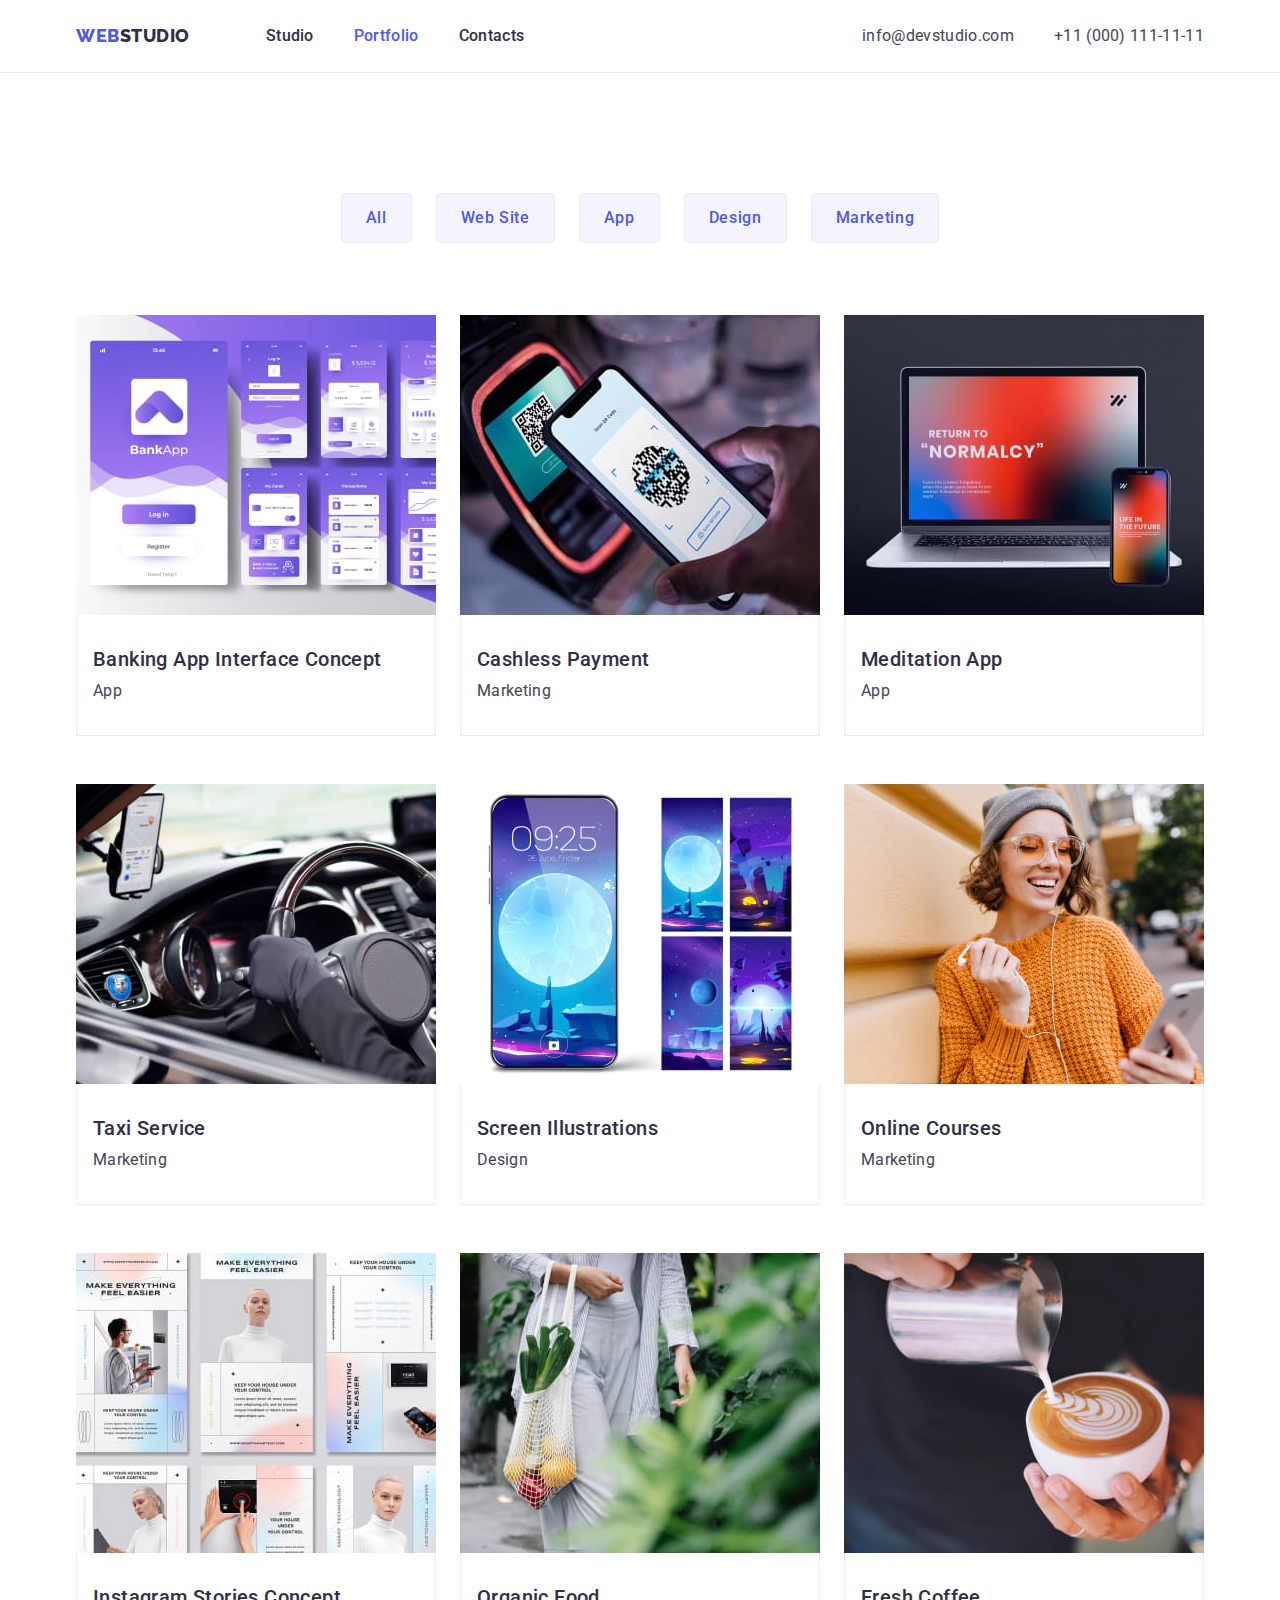
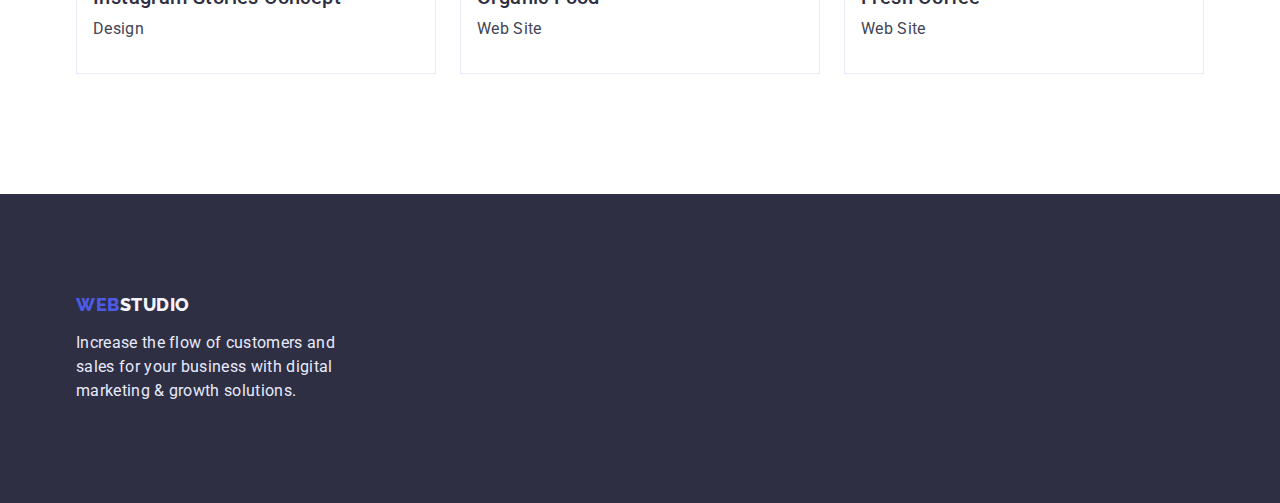
==== portfolio.html @ da88df64 "1" ====
<!DOCTYPE html>
<html lang="en">
  <head>
    <meta charset="UTF-8" />
    <meta http-equiv="X-UA-Compatible" content="IE=edge" />
    <meta name="viewport" content="width=device-width, initial-scale=1.0" />
    <title>Portflio</title>
    <link rel="preconnect" href="https://fonts.googleapis.com" />
    <link rel="preconnect" href="https://fonts.gstatic.com" crossorigin />
    <link
      href="https://fonts.googleapis.com/css2?family=Raleway:wght@800&family=Roboto:wght@400;500;700;900&display=swap"
      rel="stylesheet"
    />
    <link
      rel="stylesheet"
      href="https://cdnjs.cloudflare.com/ajax/libs/modern-normalize/1.1.0/modern-normalize.min.css



"
    />
    <link rel="stylesheet" href="./css/styles.css" />
  </head>
  <body class="body">
    <!-- Шапка сайту -->
    <header class="page-header">
      <div class="container main-nav">
        <nav class="navigation main-nav">
          <a href="./index.html" class="link-logo item link logo-header"
            >Web<span class="link-header-studio logo-heaer">Studio</span></a
          >
          <ul class="site-nav list link">
            <li class="item">
              <a href="./index.html" class="item-list link">Studio</a>
            </li>
            <li class="item">
              <a href="./portfolio.html" class="item-list current link"
                >Portfolio</a
              >
            </li>
            <li class="item"><a href="" class="item-list link">Contacts</a></li>
          </ul>
        </nav>

        <address class="adress-list main-adress">
          <ul class="contact list">
            <li class="contacts">
              <a class="link-contact link" href="mailto:info@devstudio.com"
                >info@devstudio.com</a
              >
            </li>
            <li class="contacts">
              <a class="link-contact link" href="tel:+110001111111"
                >+11 (000) 111-11-11</a
              >
            </li>
          </ul>
        </address>
      </div>
    </header>
    <main>
      <section class="section-btn-list">
        <div class="container main-btn-section">
          <h1 hidden class="section-title">List-link</h1>
          <ul class="section-item list main-btn-list">
            <li class="portfolio-btn">
              <button class="btn-item" type="button">All</button>
            </li>
            <li class="portfolio-btn">
              <button class="btn-item" type="button">Web Site</button>
            </li>
            <li class="portfolio-btn">
              <button class="btn-item" type="button">App</button>
            </li>
            <li class="portfolio-btn">
              <button class="btn-item" type="button">Design</button>
            </li>
            <li class="portfolio-btn">
              <button class="btn-item" type="button">Marketing</button>
            </li>
          </ul>
          <ul class="portfolio-list list list-img">
            <li class="portfolio-item">
              <a href="" class="links-works link">
                <img
                  src="./images/prf-1.jpg"
                  alt="windows app"
                  width="360"
                  height="300"
                />
                <div class="set-card">
                  <h2 class="portfolio-title">Banking App Interface Concept</h2>
                  <p class="portfolio-text">App</p>
                </div></a
              >
            </li>

            <li class="portfolio-item">
              <a href="" class="links-works link">
                <img
                  src="./images/prf-2.jpg"
                  alt="smartphone scanning QR code"
                  width="360"
                  height="300"
                />
                <div class="set-card">
                  <h2 class="portfolio-title">Cashless Payment</h2>

                  <p class="portfolio-text">Marketing</p>
                </div></a
              >
            </li>

            <li class="portfolio-item">
              <a href="" class="links-works link"
                ><img src="./images/prf-3.jpg" alt="laptop and smartphone" />
                <div class="set-card">
                  <h2 class="portfolio-title">Meditation App</h2>
                  <p class="portfolio-text">App</p>
                </div></a
              >
            </li>

            <li class="portfolio-item">
              <a href="" class="links-works link"
                ><img src="./images/prf-4.jpg" alt="drive a car" />
                <div class="set-card">
                  <h2 class="portfolio-title">Taxi Service</h2>
                  <p class="portfolio-text">Marketing</p>
                </div></a
              >
            </li>

            <li class="portfolio-item">
              <a href="" class="links-works link"
                ><img
                  src="./images/prf-5.jpg"
                  alt="home page smartphone"
                  width="360"
                  height="300"
                />
                <div class="set-card">
                  <h2 class="portfolio-title">Screen Illustrations</h2>
                  <p class="portfolio-text">Design</p>
                </div></a
              >
            </li>

            <li class="portfolio-item">
              <a href="" class="links-works link"
                ><img
                  src="./images/prf-6.jpg"
                  alt="girl listen to music"
                  width="360"
                  height="300"
                />
                <div class="set-card">
                  <h2 class="portfolio-title">Online Courses</h2>
                  <p class="portfolio-text">Marketing</p>
                </div></a
              >
            </li>

            <li class="portfolio-item">
              <a href="" class="links-works link"
                ><img
                  src="./images/prf-7.jpg"
                  alt="pages"
                  width="360"
                  height="300"
                />
                <div class="set-card">
                  <h2 class="portfolio-title">Instagram Stories Concept</h2>
                  <p class="portfolio-text">Design</p>
                </div></a
              >
            </li>

            <li class="portfolio-item">
              <a href="" class="links-works link"
                ><img
                  src="./images/prf-8.jpg"
                  alt="girl with fruits"
                  width="360"
                  height="300"
                />
                <div class="set-card">
                  <h2 class="portfolio-title">Organic Food</h2>
                  <p class="portfolio-text">Web Site</p>
                </div></a
              >
            </li>

            <li class="portfolio-item">
              <a href="" class="links-works link"
                ><img
                  src="./images/prf-9.jpg"
                  alt="cup a coffe"
                  width="360"
                  height="300"
                />
                <div class="set-card">
                  <h2 class="portfolio-title">Fresh Coffee</h2>
                  <p class="portfolio-text">Web Site</p>
                </div></a
              >
            </li>
          </ul>
        </div>
      </section>
    </main>
    <!-- Футер -->
    <footer class="footer studio">
      <div class="container footer-logo">
        <a class="link-footer link ftr" href="./index.html"
          >Web<span class="footer-studio">Studio</span></a
        >

        <p class="footer-text">
          Increase the flow of customers and sales for your business with
          digital marketing & growth solutions.
        </p>
      </div>
    </footer>
  </body>
</html>
---- css/styles.css ----
/* ---------Стилі для index.html ---------------*/

.container {
  max-width: 1158px;
  padding: 0 15px;
  margin: 0 auto;

  margin-left: auto;
  margin-right: auto;
}

:root {
  --main-text-color: #434455;
  --title-text-color: #2e2f42;
  --accent-color: #4d5ae5;
  --main-bgrnd-color: #ffffff;
  --additional-background-color: #f4f4fd;
  --accent-page-color: #404bbf;
  --footer-text-color: #e7e9fc;
  --set-img-right: 20px;
  --set-img-bottom: 48px;
  --card-shadow-team: 0px 1px 6px rgba(46, 47, 66, 0.08),
    0px 1px 1px rgba(46, 47, 66, 0.16), 0px 2px 1px rgba(46, 47, 66, 0.08);
  --grad-hero: linear-gradient(rgba(46, 47, 66, 0.7), rgba(46, 47, 66, 0.7));
  --bgd-soc-color: #8e8f99;
}
body {
  color: var(--main-text-color);
  font-family: "Roboto", sans-serif;
  font-size: 16px;
  line-height: 1.5;
}

img {
  display: block;
  max-width: 100%;
  height: auto;
}

/* -------------Утиліти------------------- */

.contacts {
  padding: 0;
  width: auto;
}

.list {
  padding: 0;
  margin: 0;
  list-style: none;
}
.section-text {
  margin-top: 0;
  margin-bottom: 0;

  color: var(--main-text-color);
  letter-spacing: 0.02em;
}
.section-caption {
  margin: 0;
  padding: 0;
}
.main-text {
  margin: 0;
  padding: 0;
}
/*-------------------- Утиліти для portfolio -----------*/

.portfolio-text {
  margin-top: 0;
  margin-bottom: 0;
}
.portfolio-title {
  margin-top: 0;
  margin-bottom: 0;
}

.body .body {
  color: var(--main-text-color);
  background-color: var(--main-bgrnd-color);
}

/*------------------------ Header----------------------- */
/*-------------- Логотип компанії ------------*/
.page-header {
  border-bottom: 1px solid var(--footer-text-color);
}

/* Шрифти */

/* Logo  Web та Studio */

.main-nav > a {
  padding-bottom: 24px;
  padding-top: 24px;
}

.link-logo,
.link-header-studio {
  font-family: "Raleway", sans-serif;
  font-weight: 800;
  font-size: 18px;
  line-height: 1.17;
  letter-spacing: 0.03em;

  text-transform: uppercase;
}
.link-logo {
  color: var(--title-text-color);
  text-decoration: none;
}
.item-list {
  color: var(--title-text-color);
  text-decoration: none;
}
.navigation .link-logo {
  color: var(--accent-color);
}

.site-nav .link-logo-item {
  color: var(--accent-color);
}

/*-------------------- Main nav----------------- */

.main-nav {
  display: flex;
  align-items: center;
}
.navigation .main-nav {
  padding-top: 24px;
  padding-bottom: 24px;
}
.site-nav {
  display: flex;
  margin-left: 76px;
}
.main-adress {
  display: flex;
  margin-left: auto;
}

.site-nav .item + .item {
  margin-left: 40px;
}

.site-nav .item-list {
  display: block;
  padding-top: 24px;
  padding-bottom: 24px;
}

.link-header-studio,
.link-logo-item {
  color: var(--title-text-color);
}
/* -----------------------Contacts------------------------- */

.contact {
  display: flex;
}
.contact .contacts + .contacts {
  margin-left: 40px;
}
.contact .contacts {
  display: block;
}
.link-contact {
  padding-top: 24px;
  padding-bottom: 24px;
}

/* .navigation .site-nav .item-list.current {
  color: var(--accent-page-color);
} */
/* ----------------Навігація---------------- */
.navigation {
  color: var(--title-text-color);
}
.site-nav,
.link-contact,
.link.current {
  color: var(--accent-page-color);
  font-style: normal;
  font-weight: 500;
  font-size: 16px;
  line-height: 1.5;
  letter-spacing: 0.02em;
}
.site-nav .link .item-list.current {
  color: var(--title-text-color);
}
.navigation .site-nav .link.current {
  color: var(--accent-color);
}
.adress-list .link-contact {
  font-weight: 400;
  line-height: 1.5;
  text-decoration: none;
  font-style: normal;
}
.adress-list {
  font-style: normal;
}

.site-nav .item-list {
  color: var(--title-text-color);
}
.site-nav .item-list {
  text-decoration: none;
}
.item-list:hover,
.item-list:focus {
  color: var(--accent-page-color);
}

/*---------------- Contacts--------------- */

.contact .link-contact {
  color: var(--main-text-color);
}
.contact .link-contact:hover,
.contact .link-contact:focus {
  color: var(--accent-page-color);
}
/* --------------Main ---------*/
/* -----------Hero--------- */

.hero-title {
  margin: 0 auto;
  margin-bottom: 48px;
  max-width: 496px;

  color: var(--main-bgrnd-color);
  font-weight: 700;
  font-size: 56px;
  line-height: 1.07;
  letter-spacing: 0.02em;
}
.hero {
  padding-top: 188px;
  padding-bottom: 188px;
  text-align: center;

  background-color: var(--title-text-color);
  max-width: 1440px;
  margin: 0 auto;
  background-image: var(--grad-hero), url(../images/hero-img.jpg);

  background-repeat: no-repeat;
  background-position: center;
  background-size: cover;
}

/* -------------------Button-------------- */
.button-hero {
  padding: 16px 32px;
  min-width: 169px;

  color: var(--main-bgrnd-color);
  background-color: var(--accent-color);
  font-family: inherit;
  font-weight: 500;
  font-size: 16px;
  line-height: 1.5;
  align-items: center;
  letter-spacing: 0.04em;
  cursor: pointer;
  border-radius: 4px;

  border: 1px solid transparent;
}
.button-hero:hover,
.button-hero:focus {
  background-color: var(--accent-page-color);
}
/* ----------------SECTION 2 -переваги  */

.main-section {
  display: flex;
}
.main-section .item-section-features {
  width: 264px;
}
.section-list .item-section-features + .item-section-features {
  margin-left: 24px;
}

.section-title-hidden {
  position: absolute;
  width: 1px;
  height: 1px;
  margin: -1px;
  border: 0;
  padding: 0;
  white-space: nowrap;
  clip-path: inset(100%);
  clip: rect(0 0 0 0);
  overflow: hidden;
}
.section-title {
  margin-top: 0;
  margin-bottom: 8px;
}

.link-features {
  display: flex;
  justify-content: center;
  align-items: center;
  width: 264px;
  height: 112px;
  margin-bottom: 8px;
  outline: 1px solid tomato;
  background-color: var(--additional-background-color);
}
.icon-features {
  width: 60px;
  height: 64px;
}

/* -------------------Our works--------------------- */

.our-work {
  display: flex;
}
.devices .list-works + .list-works {
  margin-left: 24px;
}

.section {
  color: var(--title-text-color);
  padding-top: 120px;
}
.section-sec {
  padding-top: 120px;
  padding-bottom: 120px;
}
.section-subject {
  margin-top: 0;
  margin-bottom: 72px;

  font-weight: 700;
  font-size: 36px;
  line-height: 1.11;
  text-align: center;
  letter-spacing: 0.02em;
  text-transform: capitalize;
}

/* ----------------Team----------- */
.section {
  padding-bottom: 120px;
}

.team-subject {
  display: flex;
}
.team-subject .list-img-team + .list-img-team {
  margin-left: 24px;
}

.team-list {
  width: 1440px;
}

.team {
  background-color: var(--additional-background-color);
}

.section .section-caption {
  color: var(--title-text-color);
  font-weight: 500;
  font-size: 20px;
  line-height: 1.2;
  letter-spacing: 0.02em;
}
.main-text {
  color: var(--main-text-color);
  font-weight: 400;
  letter-spacing: 0.02em;
}

.main-text {
  margin-top: 8px;
}
.set-team-cards {
  padding: 32px 0px;
  padding-left: 16px;
  padding-right: 16px;
  text-align: center;
  background-color: var(--main-bgrnd-color);
  border: 1px solid var(--footer-text-color);
  border-radius: 0px 0px 4px 4px;
}
.team-soc {
  margin-top: 8px;
  display: flex;
  flex-direction: row;
  justify-content: center;
  align-items: center;
  outline: 1px solid tomato;
  gap: 24px;
}

.soc-link-ing {
  display: flex;
  justify-content: center;
  align-items: center;

  width: 40px;
  height: 40px;
  border-radius: 50%;
  background-color: var(--accent-color);
}
.soc-link-ing:hover {
  background-color: var(--accent-page-color);
}

.link-icon {
  width: 16px;
  height: 16px;
}

.item-link {
  display: flex;
  justify-content: center;
  align-items: center;
  width: 168px;
  height: 88px;
}

.soc-list {
  display: flex;

  outline: 1px solid tomato;
  width: 1128px;
  height: 88px;
  gap: 24px;
}
.soc-item-list {
  width: 168px;
  height: 88px;
  border: 1px solid #8e8f99;
  border-radius: 4px;
}
.link-icon-list {
  width: 104px;
  height: 56px;
}
.link-icon-list:hover {
  color: var(--accent-page-color);
}

/*-------- Стилі для portfolio.html--------- */

/* Елемент */
.list-img {
  display: flex;
  flex-wrap: wrap;
  column-gap: 24px;
  row-gap: 48px;
}

.list-img > .portfolio-item {
  flex-basis: calc((100% - 2 * 24px) / 3);
}

.set-card {
  border: 1px solid var(--footer-text-color);
  background-color: var(--main-bgrnd-color);
  border-top: none;
}

.portfolio-text {
  margin-top: 8px;
}
.set-card {
  padding: 32px 16px;
}

.section-item .list {
  color: var(--main-bgrnd-color);
  background-color: var(--accent-color);

  font-family: inherit;
  font-weight: 500;
  font-size: 16px;
  line-height: 1.5;
  align-items: center;
  letter-spacing: 0.04em;
  width: 126px;
  height: 48px;
  border: 1px solid var(--footer-text-color);
  border-radius: 4px;
  cursor: pointer;
}

/* -----------------Buttons------------ */

.section-btn-list {
  padding-top: 120px;
  padding-bottom: 120px;
}

.main-btn-list {
  display: flex;
  justify-content: center;
  align-items: center;
}

.main-btn-list .portfolio-btn + .portfolio-btn {
  margin-left: 24px;
}
.portfolio-btn {
  margin-bottom: 72px;
}

.button-hero:hover,
.button-hero:focus {
  background-color: var(--accent-page-color);
}
.btn-item {
  padding: 12px 24px;

  color: var(--accent-color);
  background-color: var(--additional-background-color);

  font-family: inherit;
  font-weight: 500;
  font-size: 16px;
  line-height: 1.5;
  text-align: center;
  letter-spacing: 0.04em;
  cursor: pointer;
  border-radius: 4px;
  border: 1px solid var(--footer-text-color);
}
.link {
  text-decoration: none;
}
.btn-item:hover,
.btn-item:focus {
  color: var(--main-bgrnd-color);
  background-color: var(--accent-page-color);

  border: 1px solid transparent;
}
.list {
  list-style: none;
}

.item-list {
  text-decoration: none;
}

.portfolio-title {
  color: var(--title-text-color);
  font-weight: 500;
  font-size: 20px;
  line-height: 1.2;
  letter-spacing: 0.02em;
}
.portfolio-list .portfolio-text {
  color: var(--main-text-color);
  font-size: 16px;
  line-height: 1.5;
  letter-spacing: 0.02em;
}

/*------------------ Footer ---------------*/
.footer {
  background-color: var(--title-text-color);
}
.footer .link-footer {
  font-family: "Raleway", sans-serif;
  color: var(--accent-color);
  font-weight: 800;
  font-size: 18px;
  line-height: 1.17;
  letter-spacing: 0.03em;
  text-transform: uppercase;
  text-decoration: none;
}
.footer-logo .link-footer {
  display: block;
  margin-bottom: 16px;
}
.footer-logo {
  padding-top: 100px;
  padding-bottom: 100px;
}

.footer-studio {
  color: var(--additional-background-color);
}

.footer .footer-text {
  color: var(--footer-text-color);
  letter-spacing: 0.02em;
  max-width: 264px;
  margin: 0;
}
/* 
 На лі має бути без типовий колір в нашому випадку сірий
.flkflk {
  colorЖ сірий;
  background-color: сірий;
}
.flkflk:hover {
  color: var(--accent-page-color);
}

.iconn {
  fill: currentColor;
} */
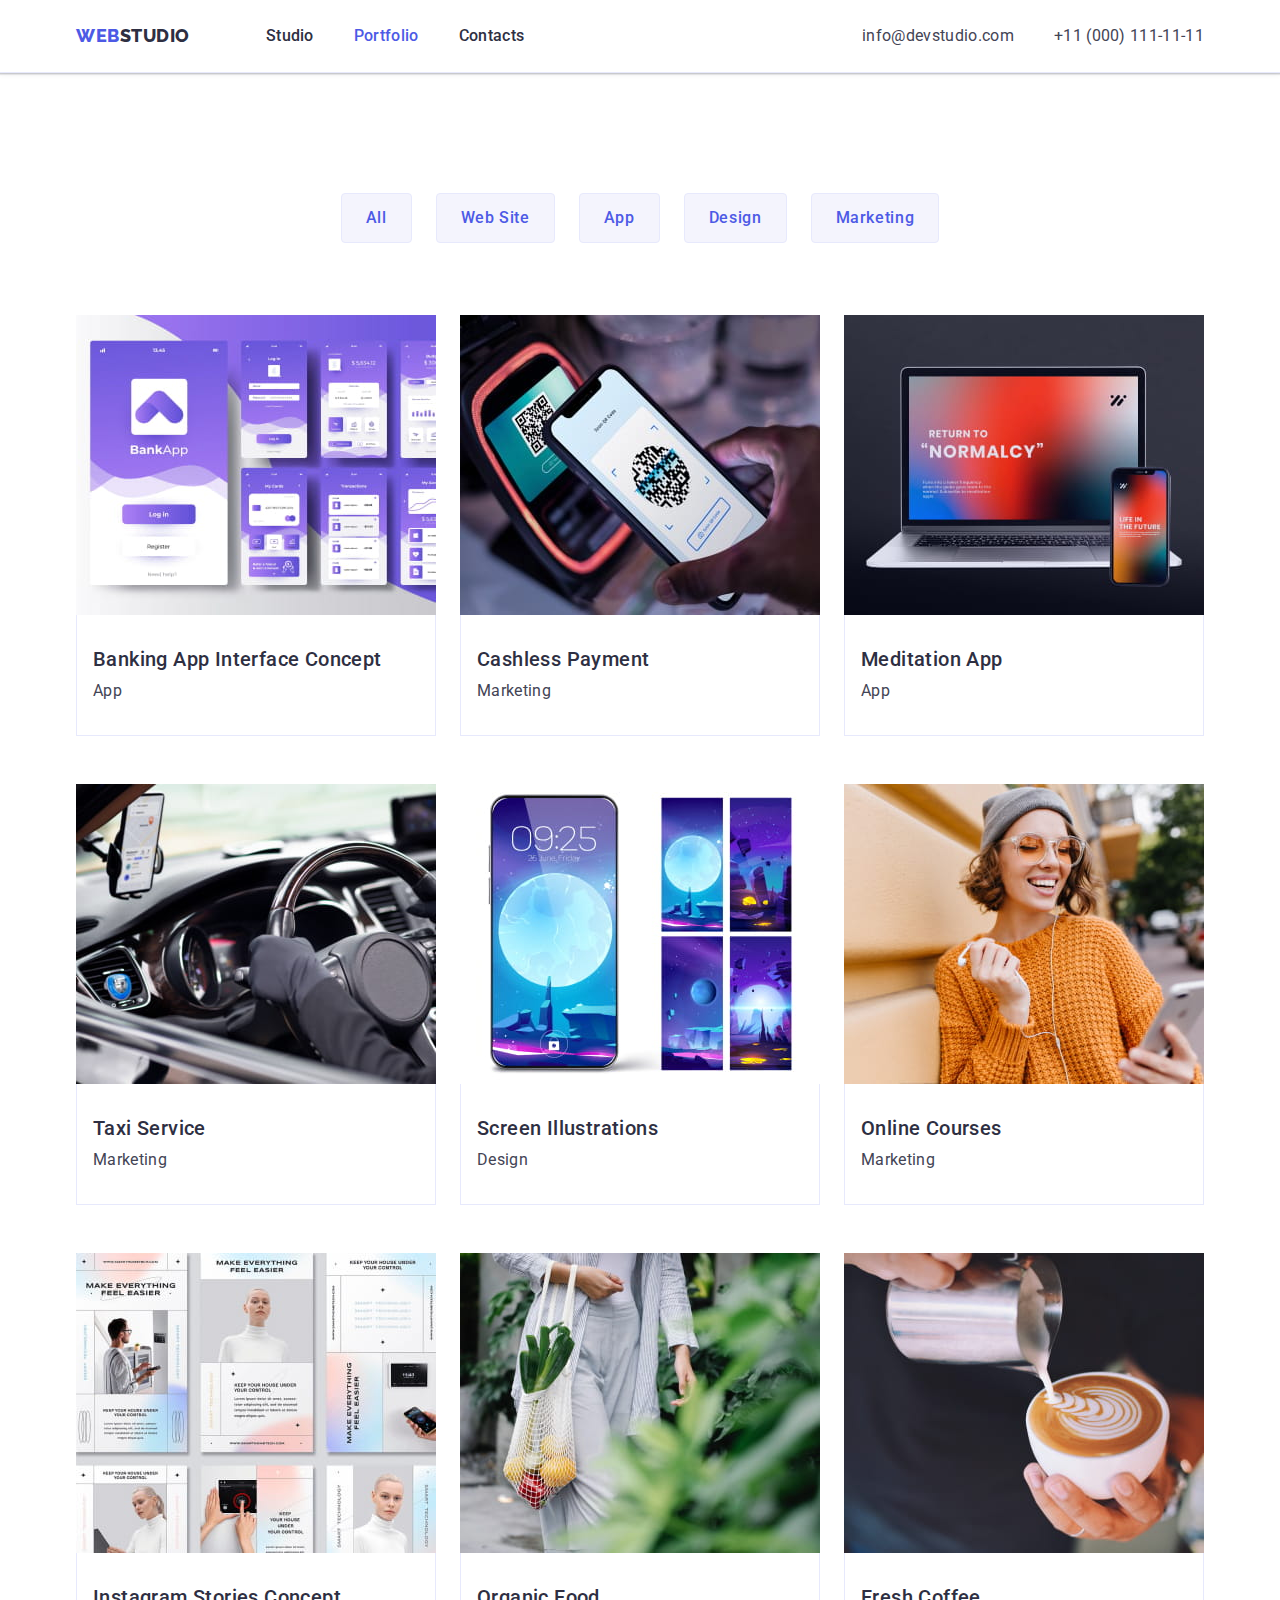
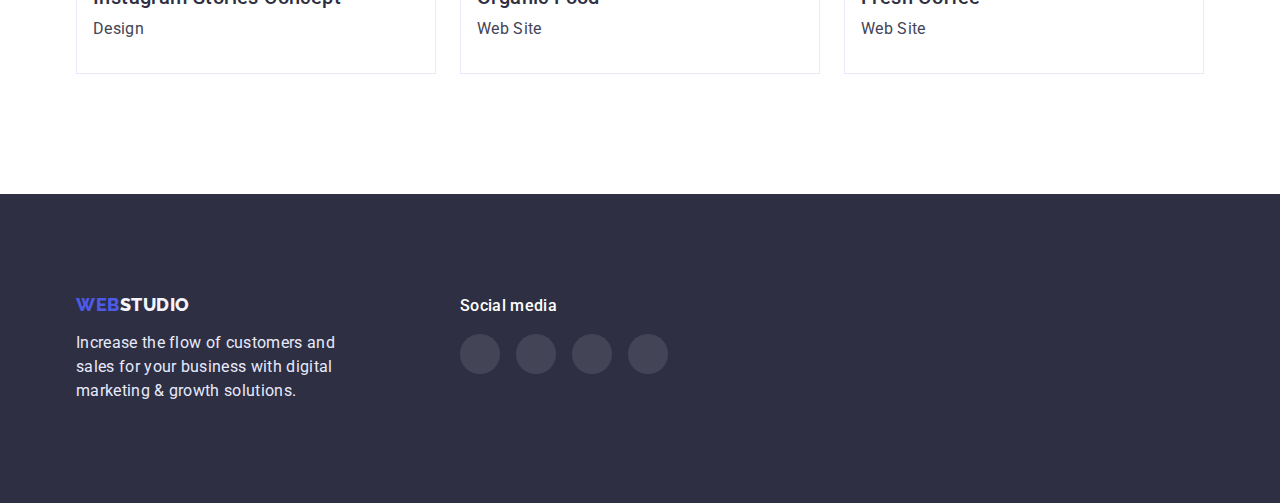
==== commit 24c9eeb0: "repaired" ====
--- a/portfolio.html
+++ b/portfolio.html
@@ -211,15 +211,50 @@
     </main>
     <!-- Футер -->
     <footer class="footer studio">
-      <div class="container footer-logo">
-        <a class="link-footer link ftr" href="./index.html"
-          >Web<span class="footer-studio">Studio</span></a
-        >
-
-        <p class="footer-text">
-          Increase the flow of customers and sales for your business with
-          digital marketing & growth solutions.
-        </p>
+      <div class="container footer-top">
+        <div class="footer-logo foot">
+          <a class="link-footer link ftr" href="./index.html"
+            >Web<span class="footer-studio">Studio</span></a
+          >
+
+          <p class="footer-text">
+            Increase the flow of customers and sales for your business with
+            digital marketing & growth solutions.
+          </p>
+        </div>
+        <div class="footer-soc foot">
+          <p class="footer-subject">Social media</p>
+          <ul class="footer-list list">
+            <li class="footer-item">
+              <a href="" class="footer-link">
+                <svg class="icon-ftr">
+                  <use href="./images/icons.svg#icon-instagram"></use>
+                </svg>
+              </a>
+            </li>
+            <li class="footer-item">
+              <a href="" class="footer-link">
+                <svg class="icon-ftr">
+                  <use href="./images/icons.svg#icon-twitter"></use>
+                </svg>
+              </a>
+            </li>
+            <li class="footer-item">
+              <a href="" class="footer-link">
+                <svg class="icon-ftr">
+                  <use href="./images/icons.svg#icon-facebook"></use>
+                </svg>
+              </a>
+            </li>
+            <li class="footer-item">
+              <a href="" class="footer-link">
+                <svg class="icon-ftr">
+                  <use href="./images/icons.svg#icon-linkedin"></use>
+                </svg>
+              </a>
+            </li>
+          </ul>
+        </div>
       </div>
     </footer>
   </body>
--- a/css/styles.css
+++ b/css/styles.css
@@ -23,6 +23,16 @@
     0px 1px 1px rgba(46, 47, 66, 0.16), 0px 2px 1px rgba(46, 47, 66, 0.08);
   --grad-hero: linear-gradient(rgba(46, 47, 66, 0.7), rgba(46, 47, 66, 0.7));
   --bgd-soc-color: #8e8f99;
+  --bgd-color-icon: #31d0aa;
+
+  --footer-shadow: 0px 2px 1px rgba(46, 47, 66, 0.08),
+    0px 1px 1px rgba(46, 47, 66, 0.16), 0px 1px 6px rgba(46, 47, 66, 0.08);
+
+  --portfolio-cards-shadow: 0px 1px 6px rgba(46, 47, 66, 0.08),
+    0px 1px 1px rgba(46, 47, 66, 0.16), 0px 2px 1px rgba(46, 47, 66, 0.08);
+
+  --portfolio-buttons-shadow: 0px 3px 1px rgba(0, 0, 0, 0.1),
+    0px 2px 1px rgba(0, 0, 0, 0.08), 0px 2px 2px rgba(0, 0, 0, 0.12);
 }
 body {
   color: var(--main-text-color);
@@ -84,6 +94,7 @@
 /*-------------- Логотип компанії ------------*/
 .page-header {
   border-bottom: 1px solid var(--footer-text-color);
+  box-shadow: var(--footer-shadow);
 }
 
 /* Шрифти */
@@ -310,7 +321,7 @@
   width: 264px;
   height: 112px;
   margin-bottom: 8px;
-  outline: 1px solid tomato;
+  border-radius: 4px;
   background-color: var(--additional-background-color);
 }
 .icon-features {
@@ -332,7 +343,6 @@
   padding-top: 120px;
 }
 .section-sec {
-  padding-top: 120px;
   padding-bottom: 120px;
 }
 .section-subject {
@@ -391,6 +401,7 @@
   background-color: var(--main-bgrnd-color);
   border: 1px solid var(--footer-text-color);
   border-radius: 0px 0px 4px 4px;
+  box-shadow: var(--card-shadow-team);
 }
 .team-soc {
   margin-top: 8px;
@@ -398,7 +409,7 @@
   flex-direction: row;
   justify-content: center;
   align-items: center;
-  outline: 1px solid tomato;
+  /* outline: 1px solid tomato; */
   gap: 24px;
 }
 
@@ -412,7 +423,8 @@
   border-radius: 50%;
   background-color: var(--accent-color);
 }
-.soc-link-ing:hover {
+.soc-link-ing:hover,
+.soc-link-ing:focus {
   background-color: var(--accent-page-color);
 }
 
@@ -425,32 +437,33 @@
   display: flex;
   justify-content: center;
   align-items: center;
+}
+
+.soc-list {
+  display: flex;
+  gap: 24px;
+  /* outline: 1px solid tomato; */
+  width: 1128px;
+  height: 88px;
+}
+.item-link {
   width: 168px;
   height: 88px;
-}
-
-.soc-list {
-  display: flex;
-
-  outline: 1px solid tomato;
-  width: 1128px;
-  height: 88px;
-  gap: 24px;
-}
-.soc-item-list {
-  width: 168px;
-  height: 88px;
-  border: 1px solid #8e8f99;
+  border: 1px solid var(--bgd-soc-color);
+  color: var(--bgd-soc-color);
   border-radius: 4px;
+}
+
+.item-link:hover,
+.item-link:focus {
+  border-color: var(--accent-page-color);
+  color: var(--accent-page-color);
 }
 .link-icon-list {
   width: 104px;
   height: 56px;
-}
-.link-icon-list:hover {
-  color: var(--accent-page-color);
-}
-
+  fill: currentColor;
+}
 /*-------- Стилі для portfolio.html--------- */
 
 /* Елемент */
@@ -469,6 +482,13 @@
   border: 1px solid var(--footer-text-color);
   background-color: var(--main-bgrnd-color);
   border-top: none;
+}
+.links-works {
+  display: block;
+}
+.links-works:hover,
+.links-works:focus {
+  box-shadow: var(--portfolio-cards-shadow);
 }
 
 .portfolio-text {
@@ -501,7 +521,9 @@
   padding-top: 120px;
   padding-bottom: 120px;
 }
-
+.section-item {
+  margin-bottom: 72px;
+}
 .main-btn-list {
   display: flex;
   justify-content: center;
@@ -511,10 +533,11 @@
 .main-btn-list .portfolio-btn + .portfolio-btn {
   margin-left: 24px;
 }
-.portfolio-btn {
-  margin-bottom: 72px;
-}
-
+
+.btn-item:hover,
+.btn-item:focus {
+  box-shadow: var(--portfolio-buttons-shadow);
+}
 .button-hero:hover,
 .button-hero:focus {
   background-color: var(--accent-page-color);
@@ -543,7 +566,7 @@
   color: var(--main-bgrnd-color);
   background-color: var(--accent-page-color);
 
-  border: 1px solid transparent;
+  border-color: transparent;
 }
 .list {
   list-style: none;
@@ -565,6 +588,9 @@
   font-size: 16px;
   line-height: 1.5;
   letter-spacing: 0.02em;
+}
+.portfolio-list {
+  background: #ffffff;
 }
 
 /*------------------ Footer ---------------*/
@@ -585,31 +611,59 @@
   display: block;
   margin-bottom: 16px;
 }
-.footer-logo {
+
+.footer-studio {
+  color: var(--additional-background-color);
+}
+
+.footer .footer-text {
+  color: var(--footer-text-color);
+  letter-spacing: 0.02em;
+  max-width: 264px;
+  margin: 0;
+}
+
+.footer-list {
+  display: flex;
+
+  /* outline: 1px solid tomato; */
+  gap: 16px;
+}
+.footer-subject {
+  margin-top: 0;
+  margin-bottom: 16px;
+
+  font-weight: 500;
+
+  letter-spacing: 0.02em;
+  color: var(--main-bgrnd-color);
+}
+.footer-top {
+  display: flex;
+}
+.footer {
   padding-top: 100px;
   padding-bottom: 100px;
 }
-
-.footer-studio {
-  color: var(--additional-background-color);
-}
-
-.footer .footer-text {
-  color: var(--footer-text-color);
-  letter-spacing: 0.02em;
-  max-width: 264px;
-  margin: 0;
-}
-/* 
- На лі має бути без типовий колір в нашому випадку сірий
-.flkflk {
-  colorЖ сірий;
-  background-color: сірий;
-}
-.flkflk:hover {
-  color: var(--accent-page-color);
-}
-
-.iconn {
-  fill: currentColor;
-} */
+.footer-logo {
+  margin-right: 120px;
+}
+
+.footer-link {
+  display: flex;
+
+  justify-content: center;
+  align-items: center;
+  width: 40px;
+  height: 40px;
+  border-radius: 50%;
+  background-color: var(--main-text-color);
+}
+.icon-ftr {
+  width: 24px;
+  height: 24px;
+}
+.footer-link:hover,
+.footer-link:focus {
+  background: var(--bgd-color-icon);
+}
